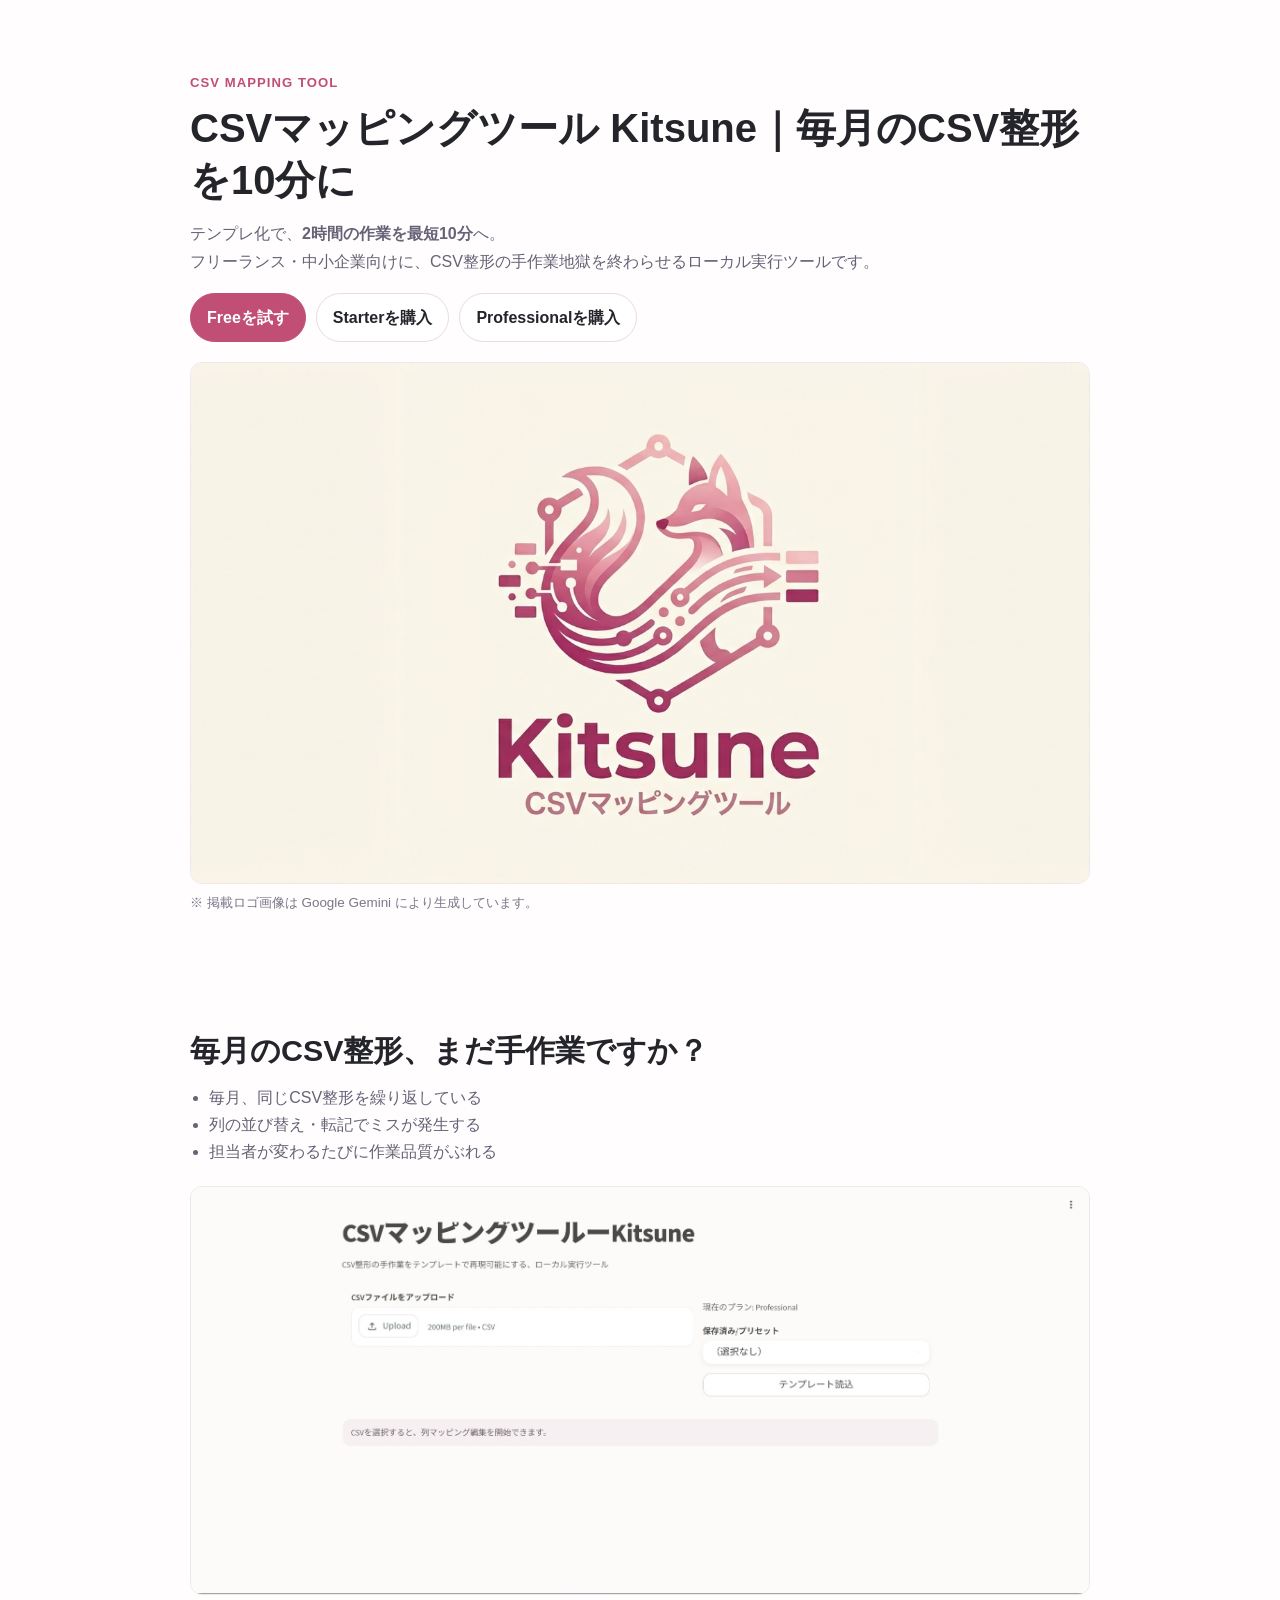
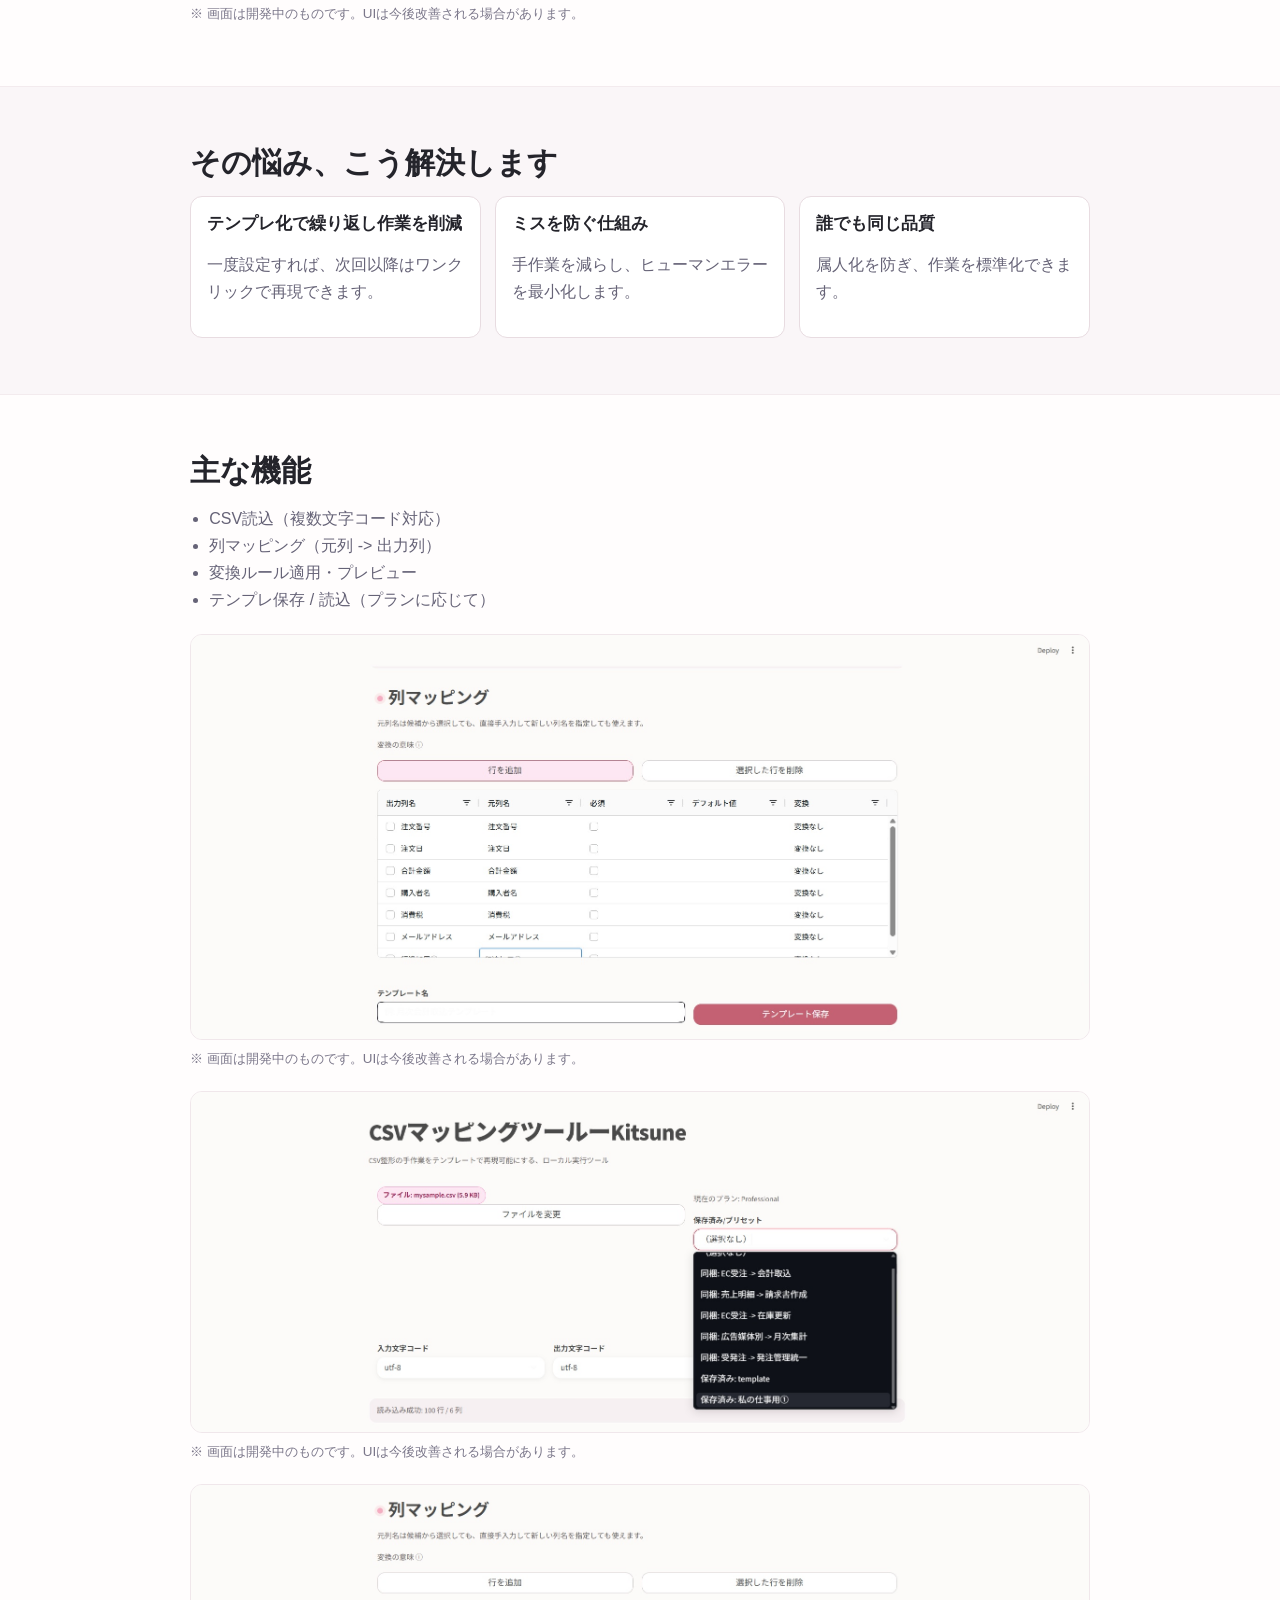
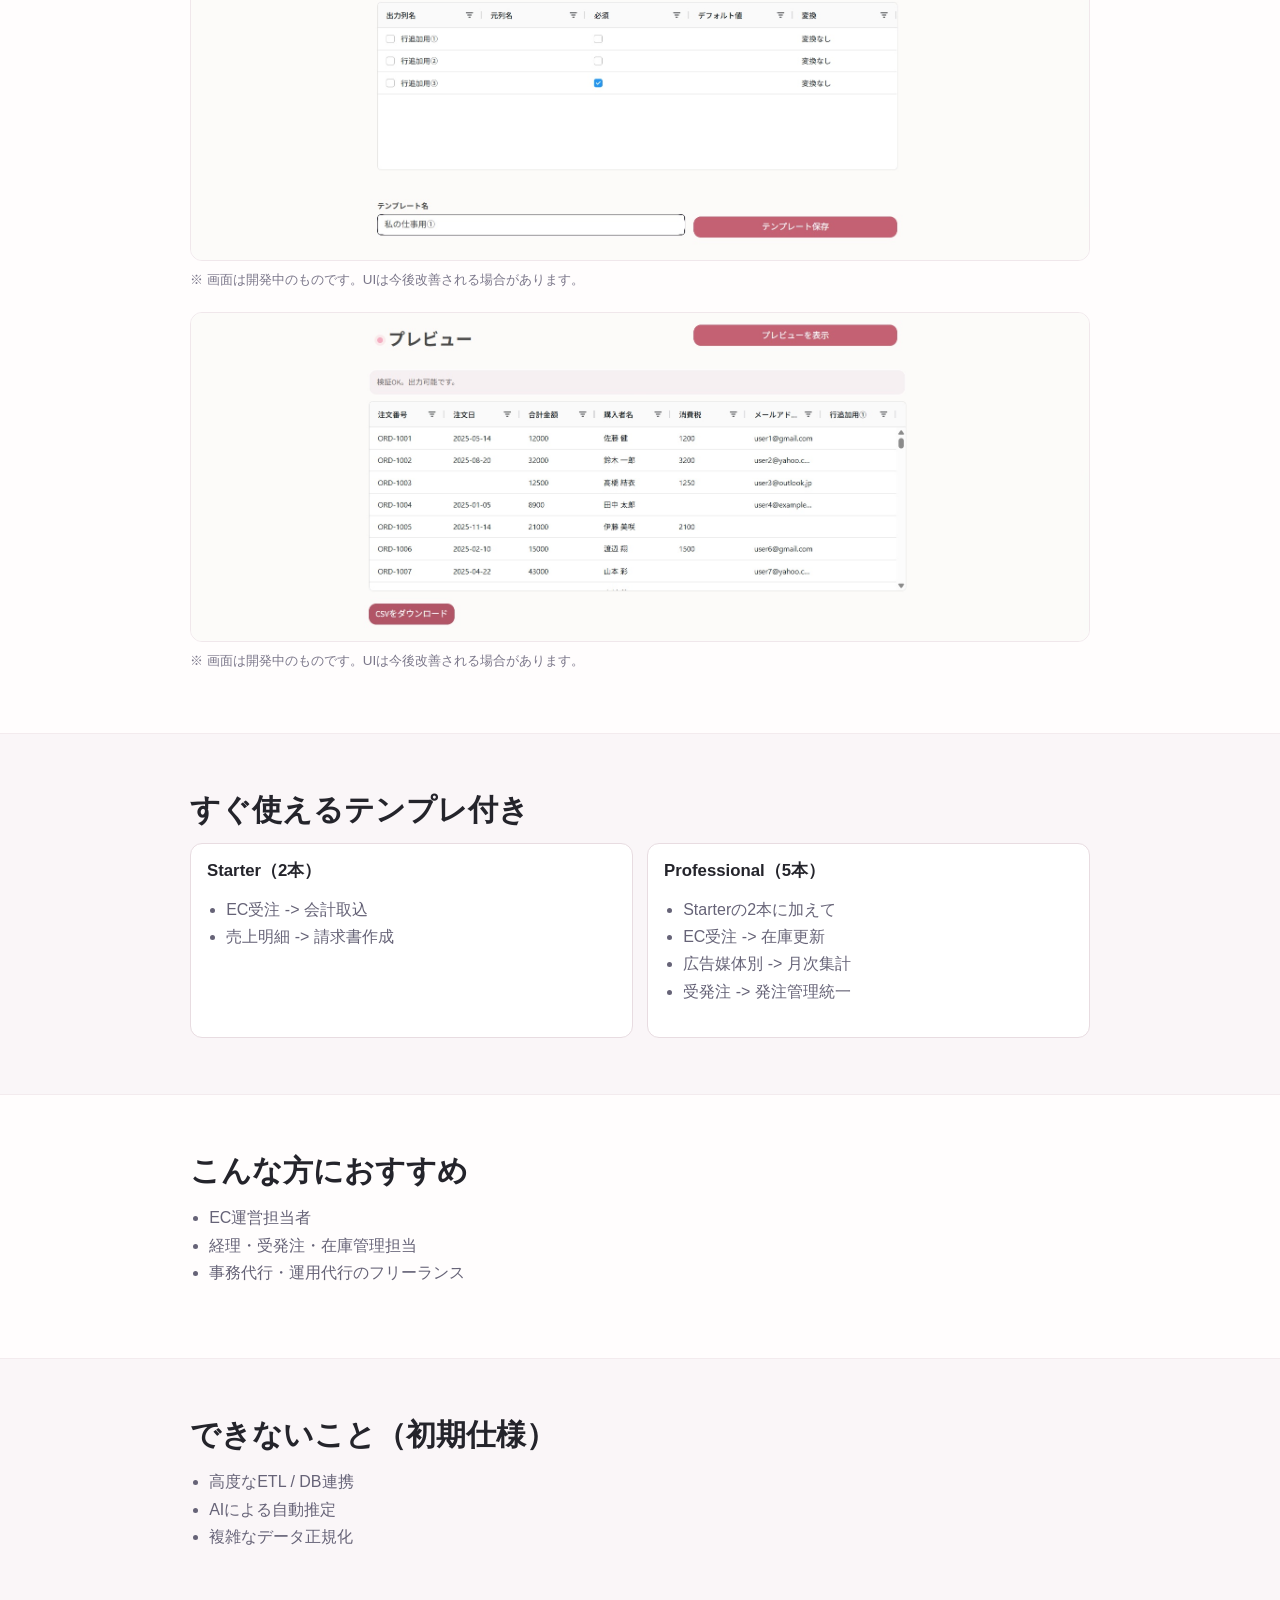
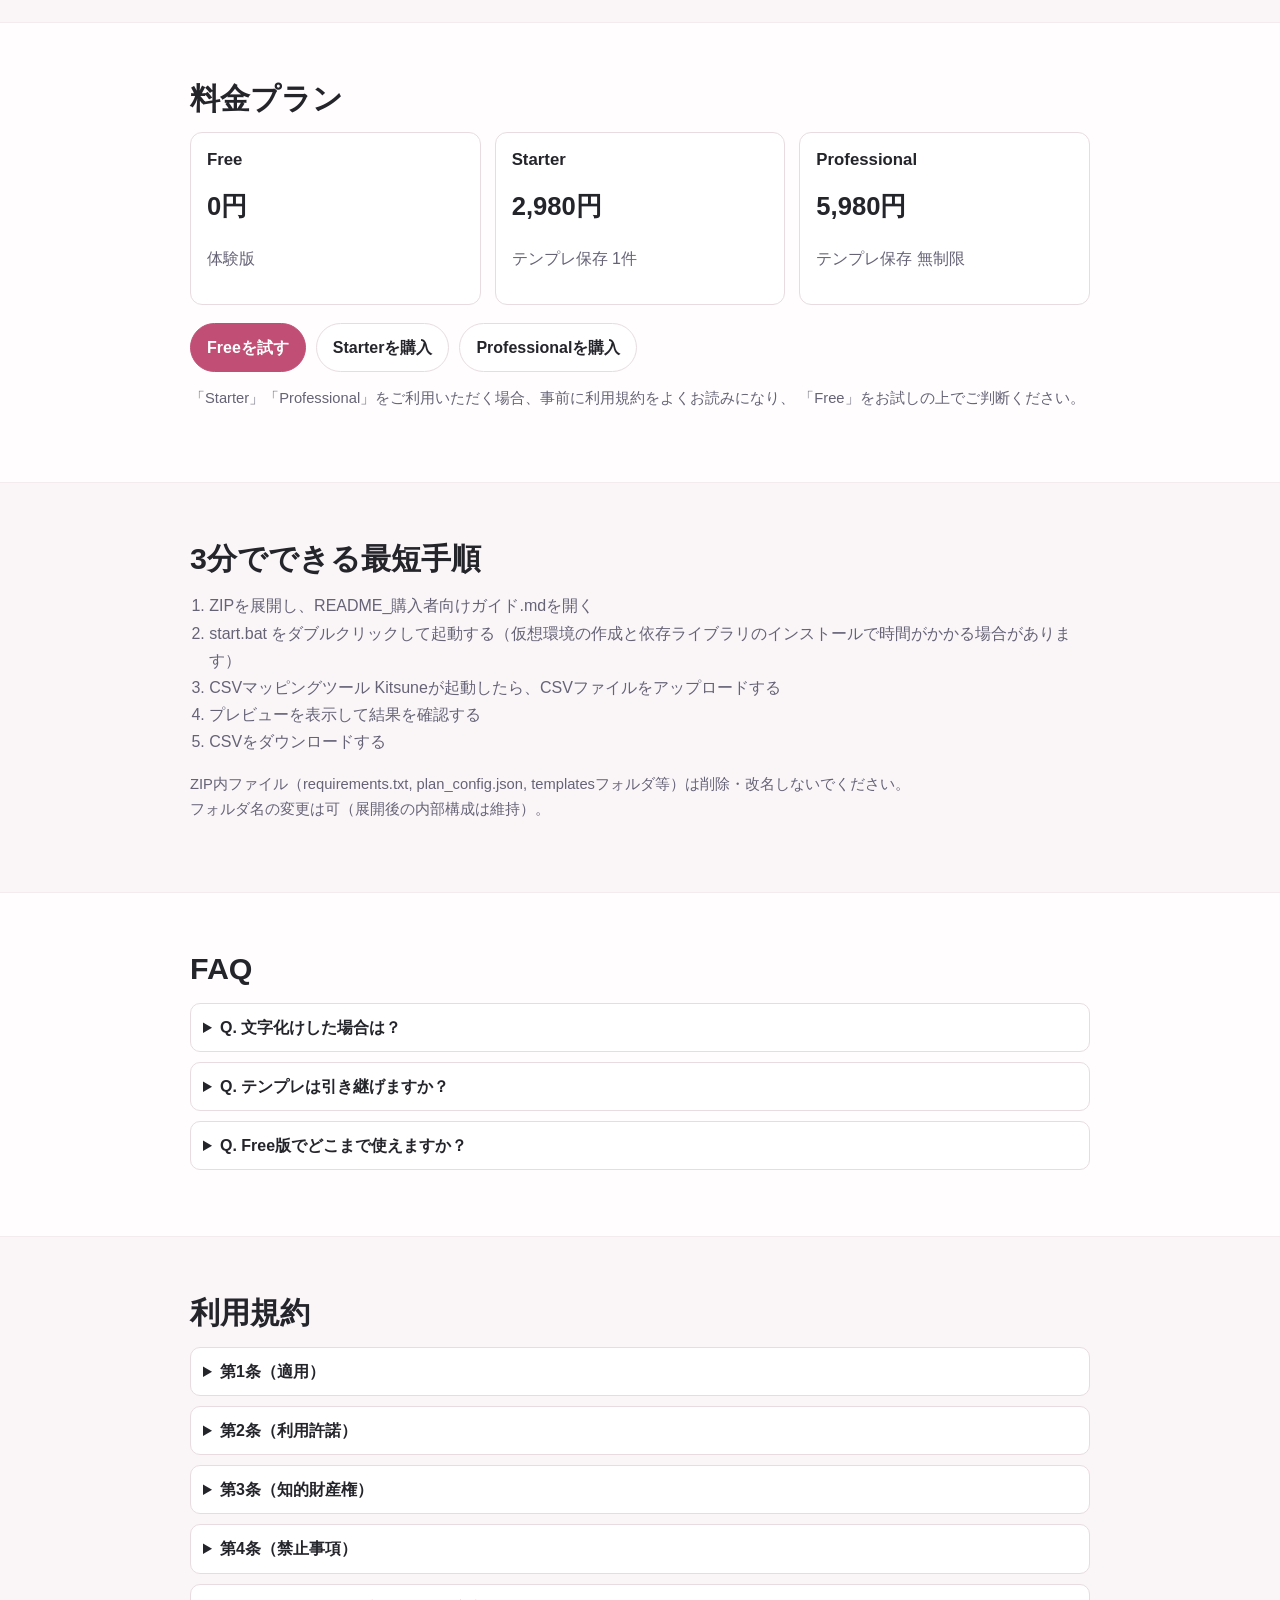
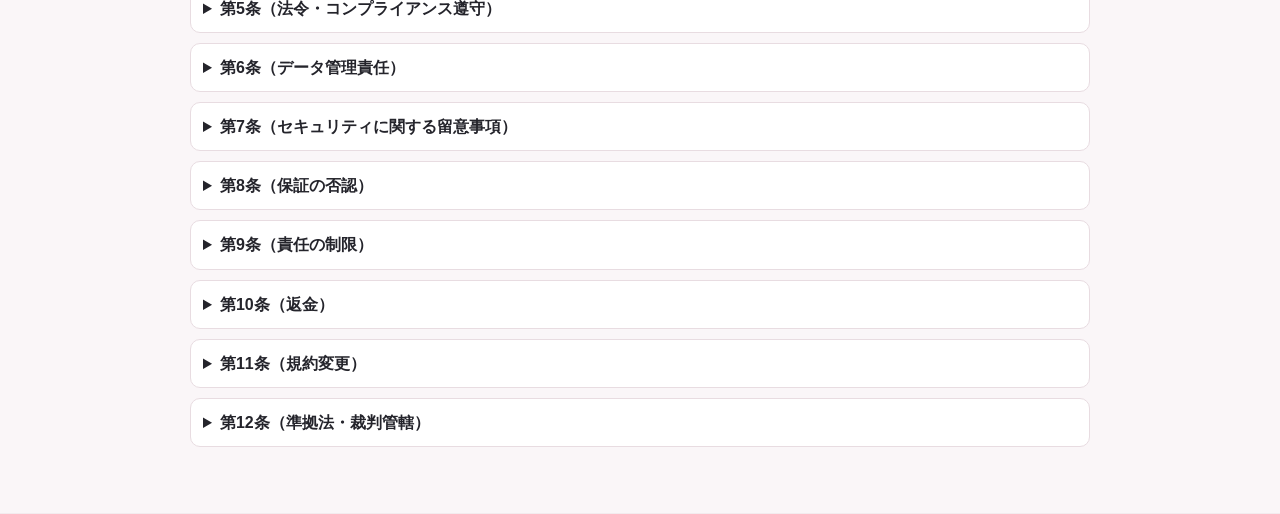
==== index.html @ 31dbd031 "Revert "Rebuild site into four-page minimal structure." This reverts commit f3c6960f5b9413027a38f274" ====
<!doctype html>
<html lang="ja">
  <head>
    <meta charset="utf-8" />
    <meta name="viewport" content="width=device-width, initial-scale=1" />
    <title>CSVマッピングツール Kitsune｜毎月のCSV整形を10分に</title>
    <meta
      name="description"
      content="CSV整形の手作業地獄を終わらせるローカル実行ツール。テンプレ化で、2時間の作業を最短10分へ。"
    />
    <link rel="stylesheet" href="./styles.css" />
  </head>
  <body>
    <header class="hero section">
      <div class="container">
        <p class="eyebrow">CSV Mapping Tool</p>
        <h1>CSVマッピングツール Kitsune｜毎月のCSV整形を10分に</h1>
        <p class="lead">
          テンプレ化で、<strong>2時間の作業を最短10分</strong>へ。<br />
          フリーランス・中小企業向けに、CSV整形の手作業地獄を終わらせるローカル実行ツールです。
        </p>
        <div class="cta-group">
          <a
            class="btn btn-primary"
            href="https://note.com/ac_sbne/n/n0c7f6ee26bd1"
            target="_blank"
            rel="noopener noreferrer"
            >Freeを試す</a
          >
          <a
            class="btn"
            href="https://acsbnec.base.shop/items/142418197"
            target="_blank"
            rel="noopener noreferrer"
            >Starterを購入</a
          >
          <a
            class="btn"
            href="https://acsbnec.base.shop/items/142418751"
            target="_blank"
            rel="noopener noreferrer"
            >Professionalを購入</a
          >
        </div>
        <figure>
          <img src="./images/logo-kitsune.png" alt="Kitsuneロゴ" />
          <figcaption>※ 掲載ロゴ画像は Google Gemini により生成しています。</figcaption>
        </figure>
      </div>
    </header>

    <main>
      <section class="section">
        <div class="container">
          <h2>毎月のCSV整形、まだ手作業ですか？</h2>
          <ul>
            <li>毎月、同じCSV整形を繰り返している</li>
            <li>列の並び替え・転記でミスが発生する</li>
            <li>担当者が変わるたびに作業品質がぶれる</li>
          </ul>
          <figure>
            <img src="./images/screen-upload.png" alt="CSVアップロード画面" />
            <figcaption>※ 画面は開発中のものです。UIは今後改善される場合があります。</figcaption>
          </figure>
        </div>
      </section>

      <section class="section alt">
        <div class="container">
          <h2>その悩み、こう解決します</h2>
          <div class="grid grid-3">
            <article class="card">
              <h3>テンプレ化で繰り返し作業を削減</h3>
              <p>一度設定すれば、次回以降はワンクリックで再現できます。</p>
            </article>
            <article class="card">
              <h3>ミスを防ぐ仕組み</h3>
              <p>手作業を減らし、ヒューマンエラーを最小化します。</p>
            </article>
            <article class="card">
              <h3>誰でも同じ品質</h3>
              <p>属人化を防ぎ、作業を標準化できます。</p>
            </article>
          </div>
        </div>
      </section>

      <section class="section">
        <div class="container">
          <h2>主な機能</h2>
          <ul>
            <li>CSV読込（複数文字コード対応）</li>
            <li>列マッピング（元列 -&gt; 出力列）</li>
            <li>変換ルール適用・プレビュー</li>
            <li>テンプレ保存 / 読込（プランに応じて）</li>
          </ul>

          <figure>
            <img src="./images/screen-mapping.png" alt="列マッピング画面" />
            <figcaption>※ 画面は開発中のものです。UIは今後改善される場合があります。</figcaption>
          </figure>

          <figure>
            <img src="./images/screen-template-save.png" alt="テンプレート保存画面" />
            <figcaption>※ 画面は開発中のものです。UIは今後改善される場合があります。</figcaption>
          </figure>

          <figure>
            <img src="./images/screen-preset-load.png" alt="プリセット読込画面" />
            <figcaption>※ 画面は開発中のものです。UIは今後改善される場合があります。</figcaption>
          </figure>

          <figure>
            <img src="./images/screen-preview-export.png" alt="プレビューとCSV出力画面" />
            <figcaption>※ 画面は開発中のものです。UIは今後改善される場合があります。</figcaption>
          </figure>
        </div>
      </section>

      <section class="section alt">
        <div class="container">
          <h2>すぐ使えるテンプレ付き</h2>
          <div class="grid grid-2">
            <article class="card">
              <h3>Starter（2本）</h3>
              <ul>
                <li>EC受注 -&gt; 会計取込</li>
                <li>売上明細 -&gt; 請求書作成</li>
              </ul>
            </article>
            <article class="card">
              <h3>Professional（5本）</h3>
              <ul>
                <li>Starterの2本に加えて</li>
                <li>EC受注 -&gt; 在庫更新</li>
                <li>広告媒体別 -&gt; 月次集計</li>
                <li>受発注 -&gt; 発注管理統一</li>
              </ul>
            </article>
          </div>
        </div>
      </section>

      <section class="section">
        <div class="container">
          <h2>こんな方におすすめ</h2>
          <ul>
            <li>EC運営担当者</li>
            <li>経理・受発注・在庫管理担当</li>
            <li>事務代行・運用代行のフリーランス</li>
          </ul>
        </div>
      </section>

      <section class="section alt">
        <div class="container">
          <h2>できないこと（初期仕様）</h2>
          <ul>
            <li>高度なETL / DB連携</li>
            <li>AIによる自動推定</li>
            <li>複雑なデータ正規化</li>
          </ul>
        </div>
      </section>

      <section class="section">
        <div class="container">
          <h2>料金プラン</h2>
          <div class="grid grid-3">
            <article class="card">
              <h3>Free</h3>
              <p class="price">0円</p>
              <p>体験版</p>
            </article>
            <article class="card">
              <h3>Starter</h3>
              <p class="price">2,980円</p>
              <p>テンプレ保存 1件</p>
            </article>
            <article class="card">
              <h3>Professional</h3>
              <p class="price">5,980円</p>
              <p>テンプレ保存 無制限</p>
            </article>
          </div>
          <div class="cta-group cta-bottom">
            <a
              class="btn btn-primary"
              href="https://note.com/ac_sbne/n/n0c7f6ee26bd1"
              target="_blank"
              rel="noopener noreferrer"
              >Freeを試す</a
            >
            <a
              class="btn"
              href="https://acsbnec.base.shop/items/142418197"
              target="_blank"
              rel="noopener noreferrer"
              >Starterを購入</a
            >
            <a
              class="btn"
              href="https://acsbnec.base.shop/items/142418751"
              target="_blank"
              rel="noopener noreferrer"
              >Professionalを購入</a
            >
          </div>
          <p class="note">
            「Starter」「Professional」をご利用いただく場合、事前に利用規約をよくお読みになり、
            「Free」をお試しの上でご判断ください。
          </p>
        </div>
      </section>

      <section class="section alt">
        <div class="container">
          <h2>3分でできる最短手順</h2>
          <ol>
            <li>ZIPを展開し、README_購入者向けガイド.mdを開く</li>
            <li>
              start.bat をダブルクリックして起動する（仮想環境の作成と依存ライブラリのインストールで時間がかかる場合があります）
            </li>
            <li>CSVマッピングツール Kitsuneが起動したら、CSVファイルをアップロードする</li>
            <li>プレビューを表示して結果を確認する</li>
            <li>CSVをダウンロードする</li>
          </ol>
          <p class="note">
            ZIP内ファイル（requirements.txt, plan_config.json, templatesフォルダ等）は削除・改名しないでください。<br />
            フォルダ名の変更は可（展開後の内部構成は維持）。
          </p>
        </div>
      </section>

      <section class="section">
        <div class="container">
          <h2>FAQ</h2>
          <details>
            <summary>Q. 文字化けした場合は？</summary>
            <p>A. 入力文字コードを utf-8 / cp932 で切り替えてください。</p>
          </details>
          <details>
            <summary>Q. テンプレは引き継げますか？</summary>
            <p>A. 同一環境内で保持可能です。</p>
          </details>
          <details>
            <summary>Q. Free版でどこまで使えますか？</summary>
            <p>A. 基本操作の体験と出力確認が可能です。</p>
          </details>
        </div>
      </section>

      <section class="section alt">
        <div class="container">
          <h2>利用規約</h2>
          <details>
            <summary>第1条（適用）</summary>
            <p>
              本規約は、CSVマッピングツール Kitsune（以下「本製品」）の利用条件を定めるものです。購入者または利用者（以下「利用者」）は、本規約に同意のうえ本製品を利用するものとします。
            </p>
          </details>
          <details>
            <summary>第2条（利用許諾）</summary>
            <p>
              販売者は、利用者に対し、本規約に従うことを条件として、本製品を日本国内において非独占的・譲渡不可で利用する権利を許諾します。利用者は、自己または自己の所属組織内業務目的に限り本製品を利用できます。
            </p>
          </details>
          <details>
            <summary>第3条（知的財産権）</summary>
            <p>
              本製品に関する著作権、商標権、ノウハウその他一切の知的財産権は、販売者または正当な権利者に帰属します。本規約により、知的財産権の譲渡は一切行われません。
            </p>
          </details>
          <details>
            <summary>第4条（禁止事項）</summary>
            <ul>
              <li>本製品の再配布、再販売、貸与、公衆送信、共有リンク等による第三者提供</li>
              <li>リバースエンジニアリング、逆コンパイル、逆アセンブル等（法令上明示的に許容される場合を除く）</li>
              <li>本製品の改変物を本製品として頒布・販売する行為</li>
              <li>法令、公序良俗、業界ガイドラインに反する目的での利用</li>
              <li>第三者の権利・利益を侵害する利用</li>
            </ul>
          </details>
          <details>
            <summary>第5条（法令・コンプライアンス遵守）</summary>
            <p>
              利用者は、本製品の利用にあたり、日本国内の関係法令（個人情報保護法、著作権法、不正競争防止法、下請法、業法等を含むがこれらに限られない）および自社内規程を遵守するものとします。入力データに含まれる個人情報・機微情報の取扱いについて、利用者自身の責任で適法性を確保するものとします。
            </p>
          </details>
          <details>
            <summary>第6条（データ管理責任）</summary>
            <p>
              本製品への入力データ、出力データ、テンプレート設定の管理責任は利用者にあります。必要に応じてバックアップ、アクセス制御、端末保護、保存先管理等の安全管理措置を講じるものとします。
            </p>
          </details>
          <details>
            <summary>第7条（セキュリティに関する留意事項）</summary>
            <p>
              本製品はローカル実行を前提としますが、利用環境起因の情報漏えい・改ざん・消失リスクを完全に排除するものではありません。販売者は合理的な範囲で品質向上に努めますが、利用者環境起因の事故について保証しません。
            </p>
          </details>
          <details>
            <summary>第8条（保証の否認）</summary>
            <p>
              本製品は「現状有姿」で提供され、特定目的適合性、完全性、正確性、継続性、無停止性、無瑕疵性を含む明示または黙示の保証を行いません。利用者は、出力結果を業務利用前に自己責任で検証するものとします。
            </p>
          </details>
          <details>
            <summary>第9条（責任の制限）</summary>
            <p>
              販売者は、故意または重過失による場合を除き、本製品の利用または利用不能に関連して生じた間接損害、特別損害、逸失利益、データ消失損害等について責任を負いません。責任を負う場合でも、法令上許容される範囲で責任総額は当該利用者が支払った本製品代金相当額を上限とします。
            </p>
          </details>
          <details>
            <summary>第10条（返金）</summary>
            <p>本製品について返金は行いません。購入前に動作環境・要件をご確認ください。</p>
          </details>
          <details>
            <summary>第11条（規約変更）</summary>
            <p>販売者は、必要に応じて本規約を変更できるものとします。重要な変更は販売ページまたは配布ドキュメント等で周知します。</p>
          </details>
          <details>
            <summary>第12条（準拠法・裁判管轄）</summary>
            <p>
              本規約は日本法に準拠し、日本法に従って解釈されます。本規約または本製品に関して紛争が生じた場合、販売者所在地を管轄する地方裁判所または簡易裁判所を第一審の専属的合意管轄裁判所とします。
            </p>
          </details>
        </div>
      </section>
    </main>
  </body>
</html>
---- styles.css ----
:root {
  --bg: #fffdfd;
  --bg-alt: #faf6f8;
  --text: #24242b;
  --muted: #666377;
  --primary: #c14f75;
  --primary-dark: #a23f62;
  --border: #e8dce1;
  --max: 940px;
}

* {
  box-sizing: border-box;
}

body {
  margin: 0;
  font-family: -apple-system, BlinkMacSystemFont, "Segoe UI", "Hiragino Kaku Gothic ProN",
    "Yu Gothic UI", "Yu Gothic", sans-serif;
  line-height: 1.7;
  color: var(--text);
  background: var(--bg);
}

.container {
  max-width: var(--max);
  margin: 0 auto;
  padding: 0 20px;
}

.section {
  padding: 56px 0;
}

.section.alt {
  background: var(--bg-alt);
  border-top: 1px solid #f3ebee;
  border-bottom: 1px solid #f3ebee;
}

.hero {
  padding-top: 72px;
}

.eyebrow {
  margin: 0 0 8px;
  font-size: 0.82rem;
  letter-spacing: 0.08em;
  text-transform: uppercase;
  color: var(--primary);
  font-weight: 700;
}

h1,
h2,
h3 {
  line-height: 1.3;
  margin: 0 0 14px;
}

h1 {
  font-size: clamp(1.8rem, 4vw, 2.5rem);
}

h2 {
  font-size: clamp(1.35rem, 2.7vw, 1.9rem);
}

h3 {
  font-size: 1.05rem;
}

.lead {
  margin: 0;
  color: var(--muted);
}

p,
li {
  color: var(--muted);
}

ul,
ol {
  margin-top: 8px;
  padding-left: 1.2rem;
}

.grid {
  display: grid;
  gap: 14px;
}

.grid-2 {
  grid-template-columns: repeat(auto-fit, minmax(250px, 1fr));
}

.grid-3 {
  grid-template-columns: repeat(auto-fit, minmax(210px, 1fr));
}

.card {
  border: 1px solid var(--border);
  background: #fff;
  border-radius: 12px;
  padding: 16px;
}

.price {
  margin: 0 0 4px;
  font-size: 1.6rem;
  color: var(--text);
  font-weight: 800;
}

.cta-group {
  display: flex;
  flex-wrap: wrap;
  gap: 10px;
  margin: 18px 0 14px;
}

.btn {
  display: inline-block;
  padding: 10px 16px;
  border-radius: 999px;
  text-decoration: none;
  border: 1px solid var(--border);
  color: var(--text);
  background: #fff;
  font-weight: 600;
}

.btn:hover {
  border-color: #d7c4cc;
}

.btn-primary {
  background: var(--primary);
  border-color: var(--primary);
  color: #fff;
}

.btn-primary:hover {
  background: var(--primary-dark);
  border-color: var(--primary-dark);
}

.cta-bottom {
  margin-top: 18px;
}

figure {
  margin: 20px 0 4px;
}

img {
  width: 100%;
  border-radius: 12px;
  border: 1px solid #f0e7eb;
  display: block;
}

figcaption {
  margin-top: 8px;
  font-size: 0.84rem;
  color: #7b778a;
}

.note {
  margin-top: 12px;
  font-size: 0.92rem;
}

details {
  border: 1px solid var(--border);
  border-radius: 10px;
  padding: 10px 12px;
  margin: 10px 0;
  background: #fff;
}

summary {
  cursor: pointer;
  font-weight: 600;
  color: var(--text);
}

details p,
details ul {
  margin: 10px 0 4px;
}

@media (max-width: 640px) {
  .section {
    padding: 46px 0;
  }
}
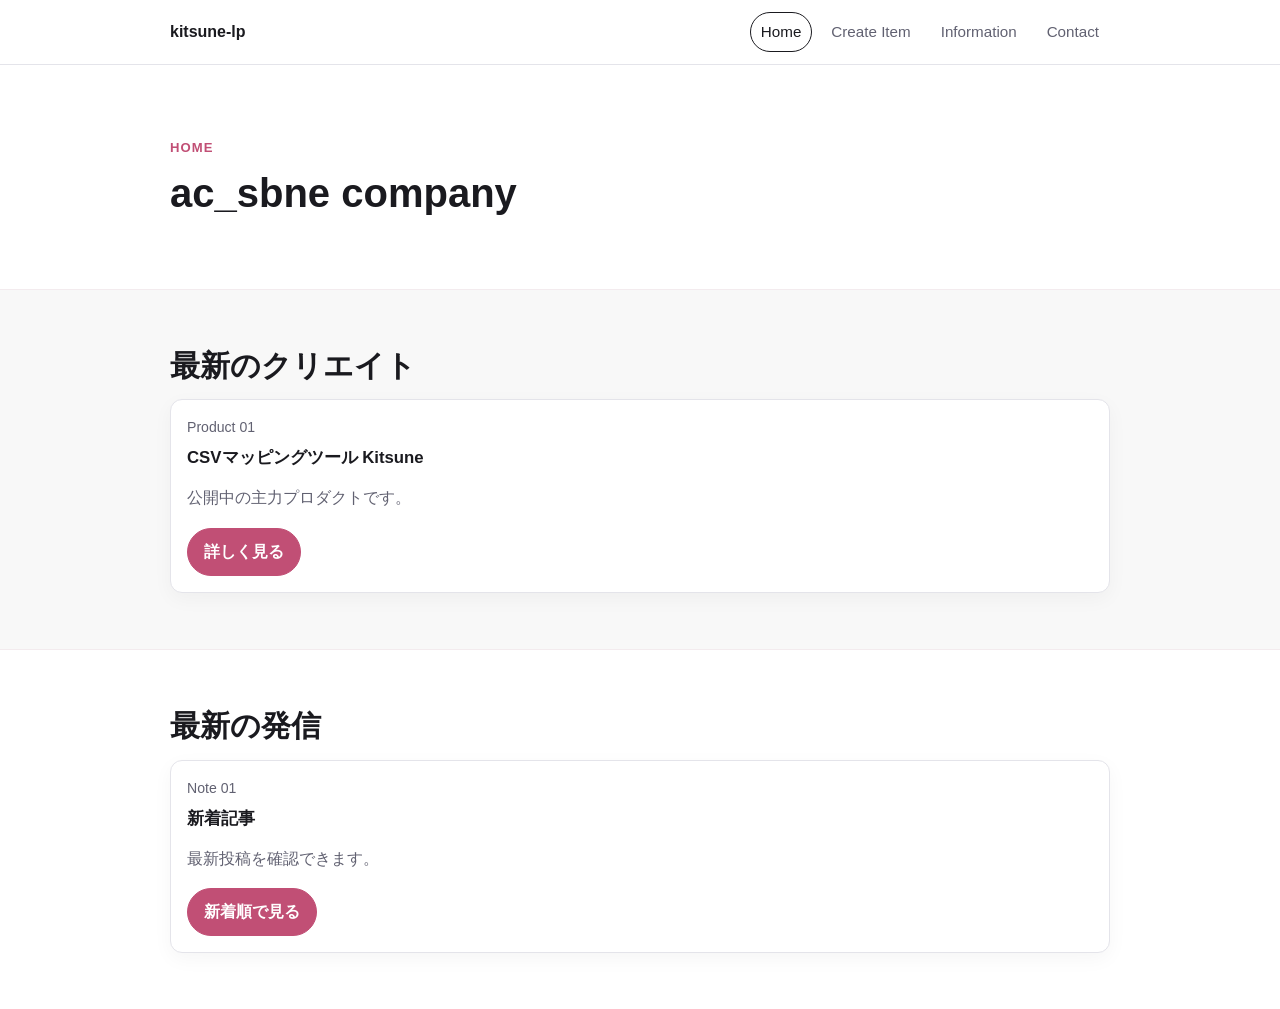
==== commit a4f88ec4: "Adjust Home content and links per review request. Remove extra cards and copy on Home, rename sectio" ====
--- a/index.html
+++ b/index.html
@@ -3,83 +3,40 @@
   <head>
     <meta charset="utf-8" />
     <meta name="viewport" content="width=device-width, initial-scale=1" />
-    <title>CSVマッピングツール Kitsune｜毎月のCSV整形を10分に</title>
-    <meta
-      name="description"
-      content="CSV整形の手作業地獄を終わらせるローカル実行ツール。テンプレ化で、2時間の作業を最短10分へ。"
-    />
+    <title>kitsune-lp | Home</title>
+    <meta name="description" content="Home: 最新販売プロダクトと最新note投稿を掲載。" />
     <link rel="stylesheet" href="./styles.css" />
   </head>
   <body>
-    <header class="hero section">
-      <div class="container">
-        <p class="eyebrow">CSV Mapping Tool</p>
-        <h1>CSVマッピングツール Kitsune｜毎月のCSV整形を10分に</h1>
-        <p class="lead">
-          テンプレ化で、<strong>2時間の作業を最短10分</strong>へ。<br />
-          フリーランス・中小企業向けに、CSV整形の手作業地獄を終わらせるローカル実行ツールです。
-        </p>
-        <div class="cta-group">
-          <a
-            class="btn btn-primary"
-            href="https://note.com/ac_sbne/n/n0c7f6ee26bd1"
-            target="_blank"
-            rel="noopener noreferrer"
-            >Freeを試す</a
-          >
-          <a
-            class="btn"
-            href="https://acsbnec.base.shop/items/142418197"
-            target="_blank"
-            rel="noopener noreferrer"
-            >Starterを購入</a
-          >
-          <a
-            class="btn"
-            href="https://acsbnec.base.shop/items/142418751"
-            target="_blank"
-            rel="noopener noreferrer"
-            >Professionalを購入</a
-          >
-        </div>
-        <figure>
-          <img src="./images/logo-kitsune.png" alt="Kitsuneロゴ" />
-          <figcaption>※ 掲載ロゴ画像は Google Gemini により生成しています。</figcaption>
-        </figure>
+    <header class="site-header">
+      <div class="container nav-wrap">
+        <a class="brand" href="./index.html">kitsune-lp</a>
+        <nav class="site-nav" aria-label="メインナビゲーション">
+          <a class="active" href="./index.html">Home</a>
+          <a href="./create-item.html">Create Item</a>
+          <a href="./information.html">Information</a>
+          <a href="./contact.html">Contact</a>
+        </nav>
       </div>
     </header>
 
     <main>
-      <section class="section">
+      <section class="section hero">
         <div class="container">
-          <h2>毎月のCSV整形、まだ手作業ですか？</h2>
-          <ul>
-            <li>毎月、同じCSV整形を繰り返している</li>
-            <li>列の並び替え・転記でミスが発生する</li>
-            <li>担当者が変わるたびに作業品質がぶれる</li>
-          </ul>
-          <figure>
-            <img src="./images/screen-upload.png" alt="CSVアップロード画面" />
-            <figcaption>※ 画面は開発中のものです。UIは今後改善される場合があります。</figcaption>
-          </figure>
+          <p class="eyebrow">Home</p>
+          <h1>ac_sbne company</h1>
         </div>
       </section>
 
       <section class="section alt">
         <div class="container">
-          <h2>その悩み、こう解決します</h2>
+          <h2>最新のクリエイト</h2>
           <div class="grid grid-3">
             <article class="card">
-              <h3>テンプレ化で繰り返し作業を削減</h3>
-              <p>一度設定すれば、次回以降はワンクリックで再現できます。</p>
-            </article>
-            <article class="card">
-              <h3>ミスを防ぐ仕組み</h3>
-              <p>手作業を減らし、ヒューマンエラーを最小化します。</p>
-            </article>
-            <article class="card">
-              <h3>誰でも同じ品質</h3>
-              <p>属人化を防ぎ、作業を標準化できます。</p>
+              <p class="meta">Product 01</p>
+              <h3>CSVマッピングツール Kitsune</h3>
+              <p>公開中の主力プロダクトです。</p>
+              <a class="btn btn-primary" href="https://ac-sbne.github.io/kitsune-lp/" target="_blank" rel="noopener noreferrer">詳しく見る</a>
             </article>
           </div>
         </div>
@@ -87,244 +44,15 @@
 
       <section class="section">
         <div class="container">
-          <h2>主な機能</h2>
-          <ul>
-            <li>CSV読込（複数文字コード対応）</li>
-            <li>列マッピング（元列 -&gt; 出力列）</li>
-            <li>変換ルール適用・プレビュー</li>
-            <li>テンプレ保存 / 読込（プランに応じて）</li>
-          </ul>
-
-          <figure>
-            <img src="./images/screen-mapping.png" alt="列マッピング画面" />
-            <figcaption>※ 画面は開発中のものです。UIは今後改善される場合があります。</figcaption>
-          </figure>
-
-          <figure>
-            <img src="./images/screen-template-save.png" alt="テンプレート保存画面" />
-            <figcaption>※ 画面は開発中のものです。UIは今後改善される場合があります。</figcaption>
-          </figure>
-
-          <figure>
-            <img src="./images/screen-preset-load.png" alt="プリセット読込画面" />
-            <figcaption>※ 画面は開発中のものです。UIは今後改善される場合があります。</figcaption>
-          </figure>
-
-          <figure>
-            <img src="./images/screen-preview-export.png" alt="プレビューとCSV出力画面" />
-            <figcaption>※ 画面は開発中のものです。UIは今後改善される場合があります。</figcaption>
-          </figure>
-        </div>
-      </section>
-
-      <section class="section alt">
-        <div class="container">
-          <h2>すぐ使えるテンプレ付き</h2>
-          <div class="grid grid-2">
+          <h2>最新の発信</h2>
+          <div class="grid grid-3">
             <article class="card">
-              <h3>Starter（2本）</h3>
-              <ul>
-                <li>EC受注 -&gt; 会計取込</li>
-                <li>売上明細 -&gt; 請求書作成</li>
-              </ul>
-            </article>
-            <article class="card">
-              <h3>Professional（5本）</h3>
-              <ul>
-                <li>Starterの2本に加えて</li>
-                <li>EC受注 -&gt; 在庫更新</li>
-                <li>広告媒体別 -&gt; 月次集計</li>
-                <li>受発注 -&gt; 発注管理統一</li>
-              </ul>
+              <p class="meta">Note 01</p>
+              <h3>新着記事</h3>
+              <p>最新投稿を確認できます。</p>
+              <a class="btn btn-primary" href="https://note.com/ac_sbne/n/n0c7f6ee26bd1" target="_blank" rel="noopener noreferrer">新着順で見る</a>
             </article>
           </div>
-        </div>
-      </section>
-
-      <section class="section">
-        <div class="container">
-          <h2>こんな方におすすめ</h2>
-          <ul>
-            <li>EC運営担当者</li>
-            <li>経理・受発注・在庫管理担当</li>
-            <li>事務代行・運用代行のフリーランス</li>
-          </ul>
-        </div>
-      </section>
-
-      <section class="section alt">
-        <div class="container">
-          <h2>できないこと（初期仕様）</h2>
-          <ul>
-            <li>高度なETL / DB連携</li>
-            <li>AIによる自動推定</li>
-            <li>複雑なデータ正規化</li>
-          </ul>
-        </div>
-      </section>
-
-      <section class="section">
-        <div class="container">
-          <h2>料金プラン</h2>
-          <div class="grid grid-3">
-            <article class="card">
-              <h3>Free</h3>
-              <p class="price">0円</p>
-              <p>体験版</p>
-            </article>
-            <article class="card">
-              <h3>Starter</h3>
-              <p class="price">2,980円</p>
-              <p>テンプレ保存 1件</p>
-            </article>
-            <article class="card">
-              <h3>Professional</h3>
-              <p class="price">5,980円</p>
-              <p>テンプレ保存 無制限</p>
-            </article>
-          </div>
-          <div class="cta-group cta-bottom">
-            <a
-              class="btn btn-primary"
-              href="https://note.com/ac_sbne/n/n0c7f6ee26bd1"
-              target="_blank"
-              rel="noopener noreferrer"
-              >Freeを試す</a
-            >
-            <a
-              class="btn"
-              href="https://acsbnec.base.shop/items/142418197"
-              target="_blank"
-              rel="noopener noreferrer"
-              >Starterを購入</a
-            >
-            <a
-              class="btn"
-              href="https://acsbnec.base.shop/items/142418751"
-              target="_blank"
-              rel="noopener noreferrer"
-              >Professionalを購入</a
-            >
-          </div>
-          <p class="note">
-            「Starter」「Professional」をご利用いただく場合、事前に利用規約をよくお読みになり、
-            「Free」をお試しの上でご判断ください。
-          </p>
-        </div>
-      </section>
-
-      <section class="section alt">
-        <div class="container">
-          <h2>3分でできる最短手順</h2>
-          <ol>
-            <li>ZIPを展開し、README_購入者向けガイド.mdを開く</li>
-            <li>
-              start.bat をダブルクリックして起動する（仮想環境の作成と依存ライブラリのインストールで時間がかかる場合があります）
-            </li>
-            <li>CSVマッピングツール Kitsuneが起動したら、CSVファイルをアップロードする</li>
-            <li>プレビューを表示して結果を確認する</li>
-            <li>CSVをダウンロードする</li>
-          </ol>
-          <p class="note">
-            ZIP内ファイル（requirements.txt, plan_config.json, templatesフォルダ等）は削除・改名しないでください。<br />
-            フォルダ名の変更は可（展開後の内部構成は維持）。
-          </p>
-        </div>
-      </section>
-
-      <section class="section">
-        <div class="container">
-          <h2>FAQ</h2>
-          <details>
-            <summary>Q. 文字化けした場合は？</summary>
-            <p>A. 入力文字コードを utf-8 / cp932 で切り替えてください。</p>
-          </details>
-          <details>
-            <summary>Q. テンプレは引き継げますか？</summary>
-            <p>A. 同一環境内で保持可能です。</p>
-          </details>
-          <details>
-            <summary>Q. Free版でどこまで使えますか？</summary>
-            <p>A. 基本操作の体験と出力確認が可能です。</p>
-          </details>
-        </div>
-      </section>
-
-      <section class="section alt">
-        <div class="container">
-          <h2>利用規約</h2>
-          <details>
-            <summary>第1条（適用）</summary>
-            <p>
-              本規約は、CSVマッピングツール Kitsune（以下「本製品」）の利用条件を定めるものです。購入者または利用者（以下「利用者」）は、本規約に同意のうえ本製品を利用するものとします。
-            </p>
-          </details>
-          <details>
-            <summary>第2条（利用許諾）</summary>
-            <p>
-              販売者は、利用者に対し、本規約に従うことを条件として、本製品を日本国内において非独占的・譲渡不可で利用する権利を許諾します。利用者は、自己または自己の所属組織内業務目的に限り本製品を利用できます。
-            </p>
-          </details>
-          <details>
-            <summary>第3条（知的財産権）</summary>
-            <p>
-              本製品に関する著作権、商標権、ノウハウその他一切の知的財産権は、販売者または正当な権利者に帰属します。本規約により、知的財産権の譲渡は一切行われません。
-            </p>
-          </details>
-          <details>
-            <summary>第4条（禁止事項）</summary>
-            <ul>
-              <li>本製品の再配布、再販売、貸与、公衆送信、共有リンク等による第三者提供</li>
-              <li>リバースエンジニアリング、逆コンパイル、逆アセンブル等（法令上明示的に許容される場合を除く）</li>
-              <li>本製品の改変物を本製品として頒布・販売する行為</li>
-              <li>法令、公序良俗、業界ガイドラインに反する目的での利用</li>
-              <li>第三者の権利・利益を侵害する利用</li>
-            </ul>
-          </details>
-          <details>
-            <summary>第5条（法令・コンプライアンス遵守）</summary>
-            <p>
-              利用者は、本製品の利用にあたり、日本国内の関係法令（個人情報保護法、著作権法、不正競争防止法、下請法、業法等を含むがこれらに限られない）および自社内規程を遵守するものとします。入力データに含まれる個人情報・機微情報の取扱いについて、利用者自身の責任で適法性を確保するものとします。
-            </p>
-          </details>
-          <details>
-            <summary>第6条（データ管理責任）</summary>
-            <p>
-              本製品への入力データ、出力データ、テンプレート設定の管理責任は利用者にあります。必要に応じてバックアップ、アクセス制御、端末保護、保存先管理等の安全管理措置を講じるものとします。
-            </p>
-          </details>
-          <details>
-            <summary>第7条（セキュリティに関する留意事項）</summary>
-            <p>
-              本製品はローカル実行を前提としますが、利用環境起因の情報漏えい・改ざん・消失リスクを完全に排除するものではありません。販売者は合理的な範囲で品質向上に努めますが、利用者環境起因の事故について保証しません。
-            </p>
-          </details>
-          <details>
-            <summary>第8条（保証の否認）</summary>
-            <p>
-              本製品は「現状有姿」で提供され、特定目的適合性、完全性、正確性、継続性、無停止性、無瑕疵性を含む明示または黙示の保証を行いません。利用者は、出力結果を業務利用前に自己責任で検証するものとします。
-            </p>
-          </details>
-          <details>
-            <summary>第9条（責任の制限）</summary>
-            <p>
-              販売者は、故意または重過失による場合を除き、本製品の利用または利用不能に関連して生じた間接損害、特別損害、逸失利益、データ消失損害等について責任を負いません。責任を負う場合でも、法令上許容される範囲で責任総額は当該利用者が支払った本製品代金相当額を上限とします。
-            </p>
-          </details>
-          <details>
-            <summary>第10条（返金）</summary>
-            <p>本製品について返金は行いません。購入前に動作環境・要件をご確認ください。</p>
-          </details>
-          <details>
-            <summary>第11条（規約変更）</summary>
-            <p>販売者は、必要に応じて本規約を変更できるものとします。重要な変更は販売ページまたは配布ドキュメント等で周知します。</p>
-          </details>
-          <details>
-            <summary>第12条（準拠法・裁判管轄）</summary>
-            <p>
-              本規約は日本法に準拠し、日本法に従って解釈されます。本規約または本製品に関して紛争が生じた場合、販売者所在地を管轄する地方裁判所または簡易裁判所を第一審の専属的合意管轄裁判所とします。
-            </p>
-          </details>
         </div>
       </section>
     </main>
--- a/styles.css
+++ b/styles.css
@@ -1,12 +1,12 @@
 :root {
-  --bg: #fffdfd;
-  --bg-alt: #faf6f8;
-  --text: #24242b;
-  --muted: #666377;
+  --bg: #ffffff;
+  --bg-alt: #f8f8f8;
+  --text: #1a1a1f;
+  --muted: #616171;
   --primary: #c14f75;
   --primary-dark: #a23f62;
-  --border: #e8dce1;
-  --max: 940px;
+  --border: #e4e4ea;
+  --max: 980px;
 }
 
 * {
@@ -17,15 +17,63 @@
   margin: 0;
   font-family: -apple-system, BlinkMacSystemFont, "Segoe UI", "Hiragino Kaku Gothic ProN",
     "Yu Gothic UI", "Yu Gothic", sans-serif;
-  line-height: 1.7;
+  line-height: 1.65;
   color: var(--text);
   background: var(--bg);
 }
 
 .container {
-  max-width: var(--max);
+  width: min(100%, var(--max));
   margin: 0 auto;
   padding: 0 20px;
+}
+
+.site-header {
+  position: sticky;
+  top: 0;
+  z-index: 100;
+  border-bottom: 1px solid var(--border);
+  background: rgba(255, 255, 255, 0.96);
+  backdrop-filter: blur(6px);
+}
+
+.nav-wrap {
+  min-height: 64px;
+  display: flex;
+  align-items: center;
+  justify-content: space-between;
+  gap: 12px;
+}
+
+.brand {
+  text-decoration: none;
+  color: var(--text);
+  font-weight: 700;
+}
+
+.site-nav {
+  display: flex;
+  flex-wrap: wrap;
+  gap: 8px;
+}
+
+.site-nav a {
+  text-decoration: none;
+  color: var(--muted);
+  border: 1px solid transparent;
+  border-radius: 999px;
+  padding: 6px 10px;
+  font-size: 0.95rem;
+}
+
+.site-nav a:hover {
+  border-color: #d8d8e0;
+  color: var(--text);
+}
+
+.site-nav a.active {
+  border-color: var(--text);
+  color: var(--text);
 }
 
 .section {
@@ -80,6 +128,10 @@
   color: var(--muted);
 }
 
+.lead {
+  font-size: 1.03rem;
+}
+
 ul,
 ol {
   margin-top: 8px;
@@ -104,6 +156,7 @@
   background: #fff;
   border-radius: 12px;
   padding: 16px;
+  box-shadow: 0 6px 20px rgba(13, 14, 26, 0.04);
 }
 
 .price {
@@ -150,6 +203,65 @@
   margin-top: 18px;
 }
 
+.meta {
+  margin: 0 0 8px;
+  color: var(--muted);
+  font-size: 0.88rem;
+}
+
+.list {
+  list-style: none;
+  margin: 0;
+  padding-left: 0;
+  border-top: 1px solid var(--border);
+}
+
+.list li {
+  border-bottom: 1px solid var(--border);
+}
+
+.list a {
+  display: block;
+  text-decoration: none;
+  color: var(--text);
+  padding: 12px 0;
+}
+
+.list a span {
+  display: block;
+  color: var(--muted);
+  font-size: 0.9rem;
+}
+
+.form-wrap {
+  border: 1px solid var(--border);
+  border-radius: 12px;
+  background: #fff;
+  padding: 18px;
+}
+
+label {
+  display: block;
+  margin: 0 0 6px;
+  color: var(--muted);
+  font-size: 0.9rem;
+}
+
+input,
+textarea {
+  width: 100%;
+  border: 1px solid var(--border);
+  border-radius: 8px;
+  padding: 10px 12px;
+  margin-bottom: 12px;
+  font: inherit;
+}
+
+textarea {
+  min-height: 140px;
+  resize: vertical;
+}
+
 figure {
   margin: 20px 0 4px;
 }
@@ -195,4 +307,10 @@
   .section {
     padding: 46px 0;
   }
-}
+
+  .nav-wrap {
+    flex-direction: column;
+    justify-content: center;
+    padding: 10px 0;
+  }
+}
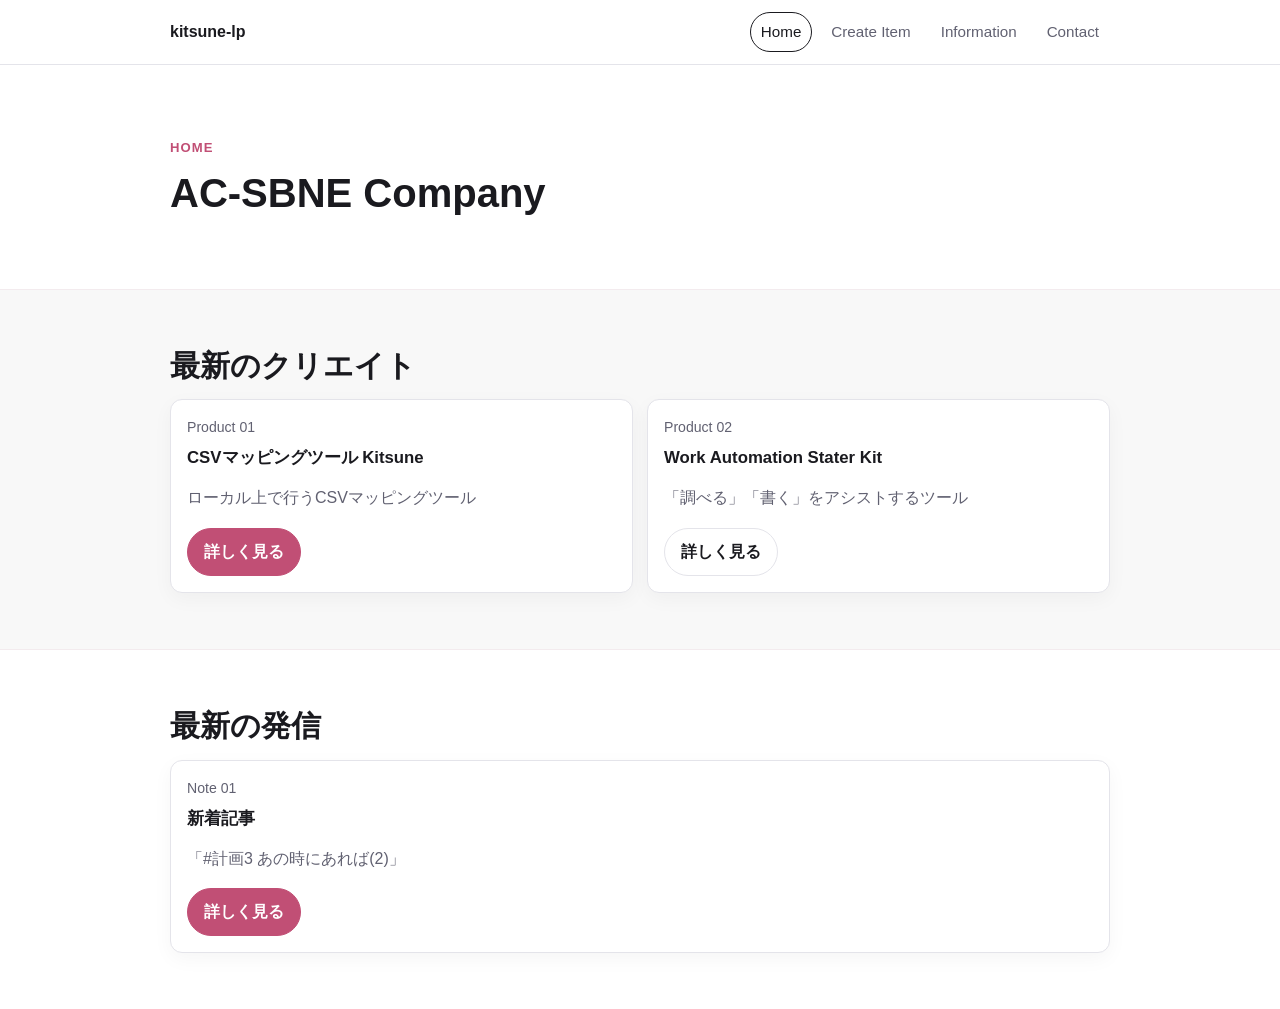
==== commit 993c46b4: "Update page copy and links per latest review. Refine Home/Create Item/Information/Contact content, a" ====
--- a/index.html
+++ b/index.html
@@ -24,7 +24,7 @@
       <section class="section hero">
         <div class="container">
           <p class="eyebrow">Home</p>
-          <h1>ac_sbne company</h1>
+          <h1>AC-SBNE Company</h1>
         </div>
       </section>
 
@@ -35,8 +35,14 @@
             <article class="card">
               <p class="meta">Product 01</p>
               <h3>CSVマッピングツール Kitsune</h3>
-              <p>公開中の主力プロダクトです。</p>
-              <a class="btn btn-primary" href="https://ac-sbne.github.io/kitsune-lp/" target="_blank" rel="noopener noreferrer">詳しく見る</a>
+              <p>ローカル上で行うCSVマッピングツール</p>
+              <a class="btn btn-primary" href="https://ac-sbne.github.io/kitsune-lp/index.html" target="_blank" rel="noopener noreferrer">詳しく見る</a>
+            </article>
+            <article class="card">
+              <p class="meta">Product 02</p>
+              <h3>Work Automation Stater Kit</h3>
+              <p>「調べる」「書く」をアシストするツール</p>
+              <a class="btn" href="https://note.com/ac_sbne/n/n6659baaae9b4" target="_blank" rel="noopener noreferrer">詳しく見る</a>
             </article>
           </div>
         </div>
@@ -49,8 +55,8 @@
             <article class="card">
               <p class="meta">Note 01</p>
               <h3>新着記事</h3>
-              <p>最新投稿を確認できます。</p>
-              <a class="btn btn-primary" href="https://note.com/ac_sbne/n/n0c7f6ee26bd1" target="_blank" rel="noopener noreferrer">新着順で見る</a>
+              <p>「#計画3 あの時にあれば(2)」</p>
+              <a class="btn btn-primary" href="https://note.com/ac_sbne/n/n0c7f6ee26bd1" target="_blank" rel="noopener noreferrer">詳しく見る</a>
             </article>
           </div>
         </div>
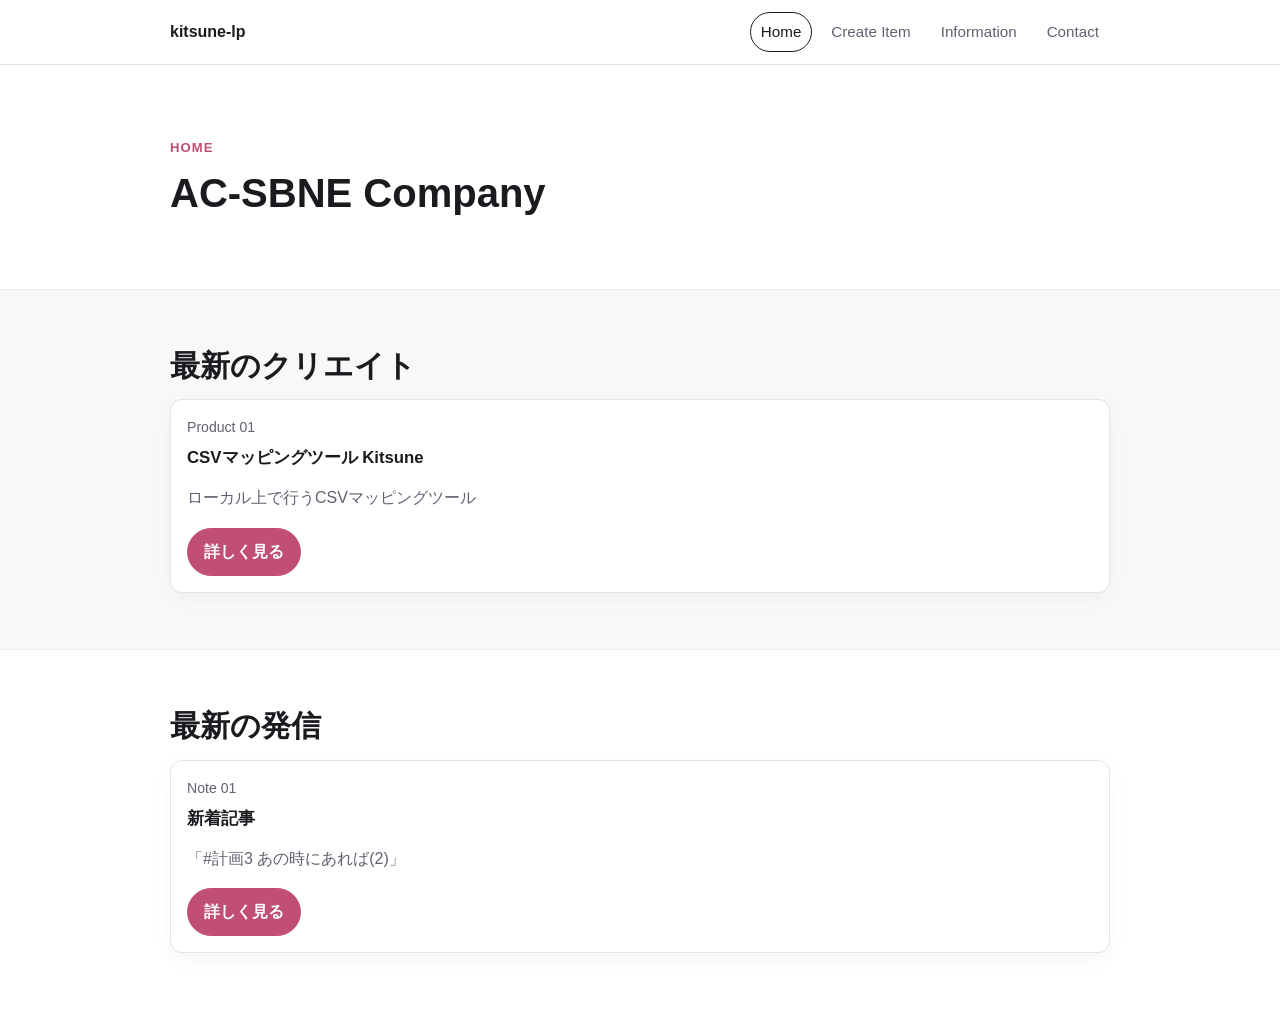
==== commit 8fab0029: "Move product card details to Create Item page. Keep Home focused on Product 01, add profit analyzer " ====
--- a/index.html
+++ b/index.html
@@ -38,12 +38,6 @@
               <p>ローカル上で行うCSVマッピングツール</p>
               <a class="btn btn-primary" href="https://ac-sbne.github.io/kitsune-lp/index.html" target="_blank" rel="noopener noreferrer">詳しく見る</a>
             </article>
-            <article class="card">
-              <p class="meta">Product 02</p>
-              <h3>Work Automation Stater Kit</h3>
-              <p>「調べる」「書く」をアシストするツール</p>
-              <a class="btn" href="https://note.com/ac_sbne/n/n6659baaae9b4" target="_blank" rel="noopener noreferrer">詳しく見る</a>
-            </article>
           </div>
         </div>
       </section>
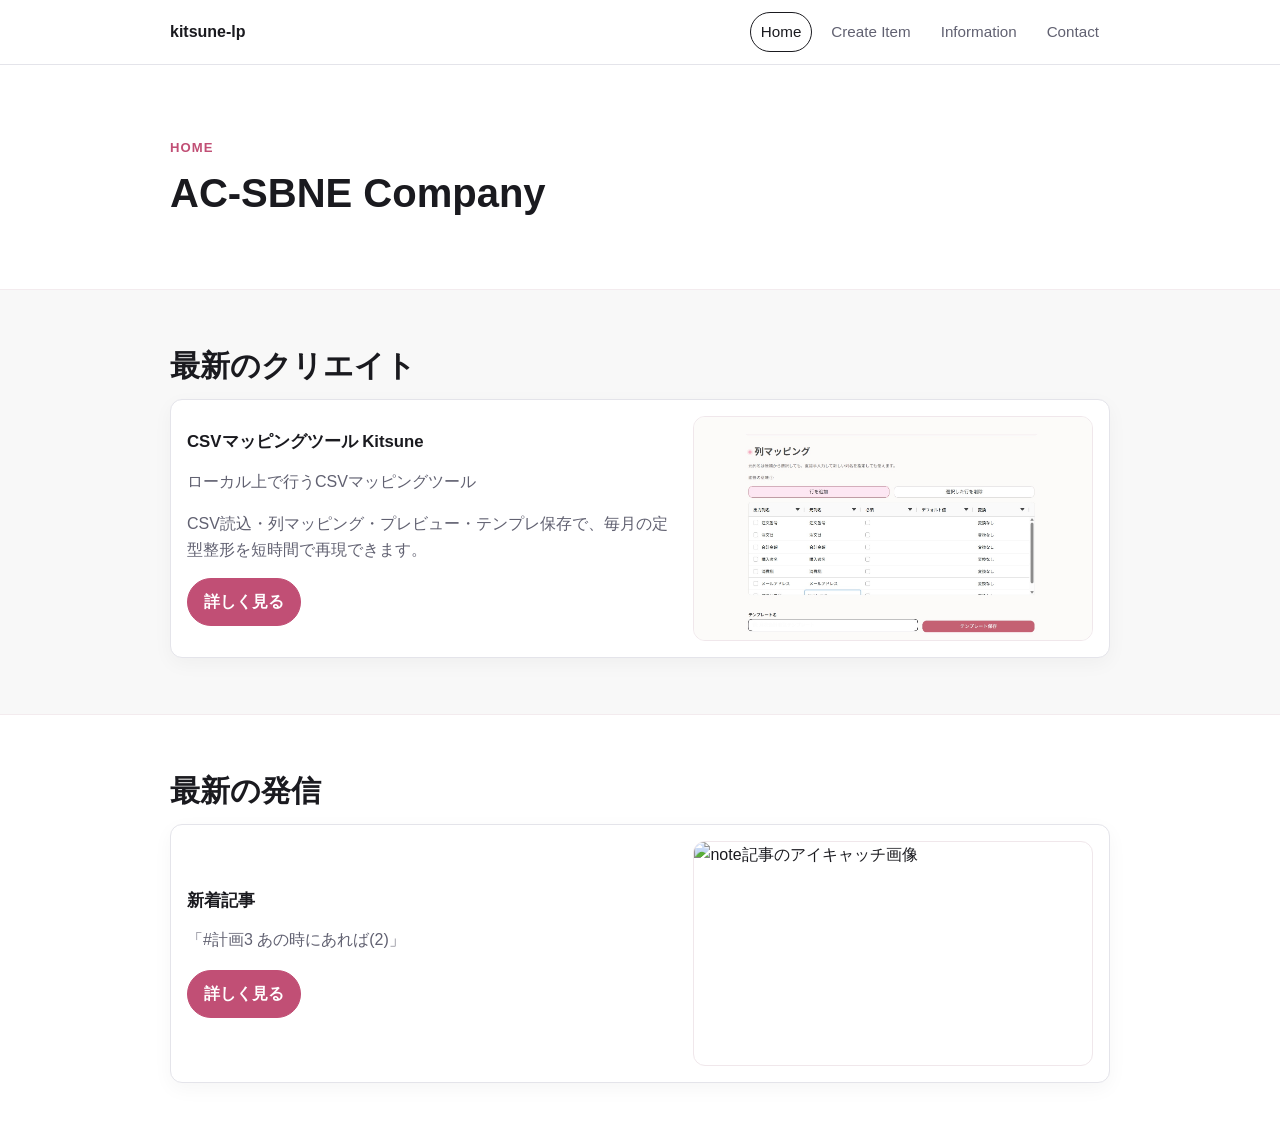
==== commit 9aa527c5: "Refine Home cards with visual summaries and update links. Remove Product/Note labels, add balanced e" ====
--- a/index.html
+++ b/index.html
@@ -32,11 +32,14 @@
         <div class="container">
           <h2>最新のクリエイト</h2>
           <div class="grid grid-3">
-            <article class="card">
-              <p class="meta">Product 01</p>
+            <article class="card feature-card">
+              <div>
               <h3>CSVマッピングツール Kitsune</h3>
-              <p>ローカル上で行うCSVマッピングツール</p>
-              <a class="btn btn-primary" href="https://ac-sbne.github.io/kitsune-lp/index.html" target="_blank" rel="noopener noreferrer">詳しく見る</a>
+                <p>ローカル上で行うCSVマッピングツール</p>
+                <p class="summary">CSV読込・列マッピング・プレビュー・テンプレ保存で、毎月の定型整形を短時間で再現できます。</p>
+                <a class="btn btn-primary" href="https://ac-sbne.github.io/kitsune-lp/kitsune-newlp/" target="_blank" rel="noopener noreferrer">詳しく見る</a>
+              </div>
+              <img class="feature-image" src="./kitsune-newlp/images/screen-mapping.png" alt="CSVマッピングツール Kitsune のアイキャッチ" />
             </article>
           </div>
         </div>
@@ -46,11 +49,13 @@
         <div class="container">
           <h2>最新の発信</h2>
           <div class="grid grid-3">
-            <article class="card">
-              <p class="meta">Note 01</p>
+            <article class="card feature-card">
+              <div>
               <h3>新着記事</h3>
-              <p>「#計画3 あの時にあれば(2)」</p>
-              <a class="btn btn-primary" href="https://note.com/ac_sbne/n/n0c7f6ee26bd1" target="_blank" rel="noopener noreferrer">詳しく見る</a>
+                <p>「#計画3 あの時にあれば(2)」</p>
+                <a class="btn btn-primary" href="https://note.com/ac_sbne/n/n0c7f6ee26bd1" target="_blank" rel="noopener noreferrer">詳しく見る</a>
+              </div>
+              <img class="feature-image" src="https://assets.st-note.com/production/uploads/images/269517258/rectangle_large_type_2_f4522e973b1eea813cc044dd5edf20a1.png?fit=bounds&quality=85&width=1280" alt="note記事のアイキャッチ画像" />
             </article>
           </div>
         </div>
--- a/styles.css
+++ b/styles.css
@@ -159,6 +159,28 @@
   box-shadow: 0 6px 20px rgba(13, 14, 26, 0.04);
 }
 
+.feature-card {
+  display: grid;
+  grid-template-columns: 1.1fr 0.9fr;
+  gap: 18px;
+  align-items: center;
+}
+
+.feature-image {
+  width: 100%;
+  aspect-ratio: 16 / 9;
+  object-fit: cover;
+}
+
+.summary {
+  margin-bottom: 14px;
+}
+
+.brand-placeholder {
+  width: 76px;
+  height: 1px;
+}
+
 .price {
   margin: 0 0 4px;
   font-size: 1.6rem;
@@ -313,4 +335,8 @@
     justify-content: center;
     padding: 10px 0;
   }
-}
+
+  .feature-card {
+    grid-template-columns: 1fr;
+  }
+}
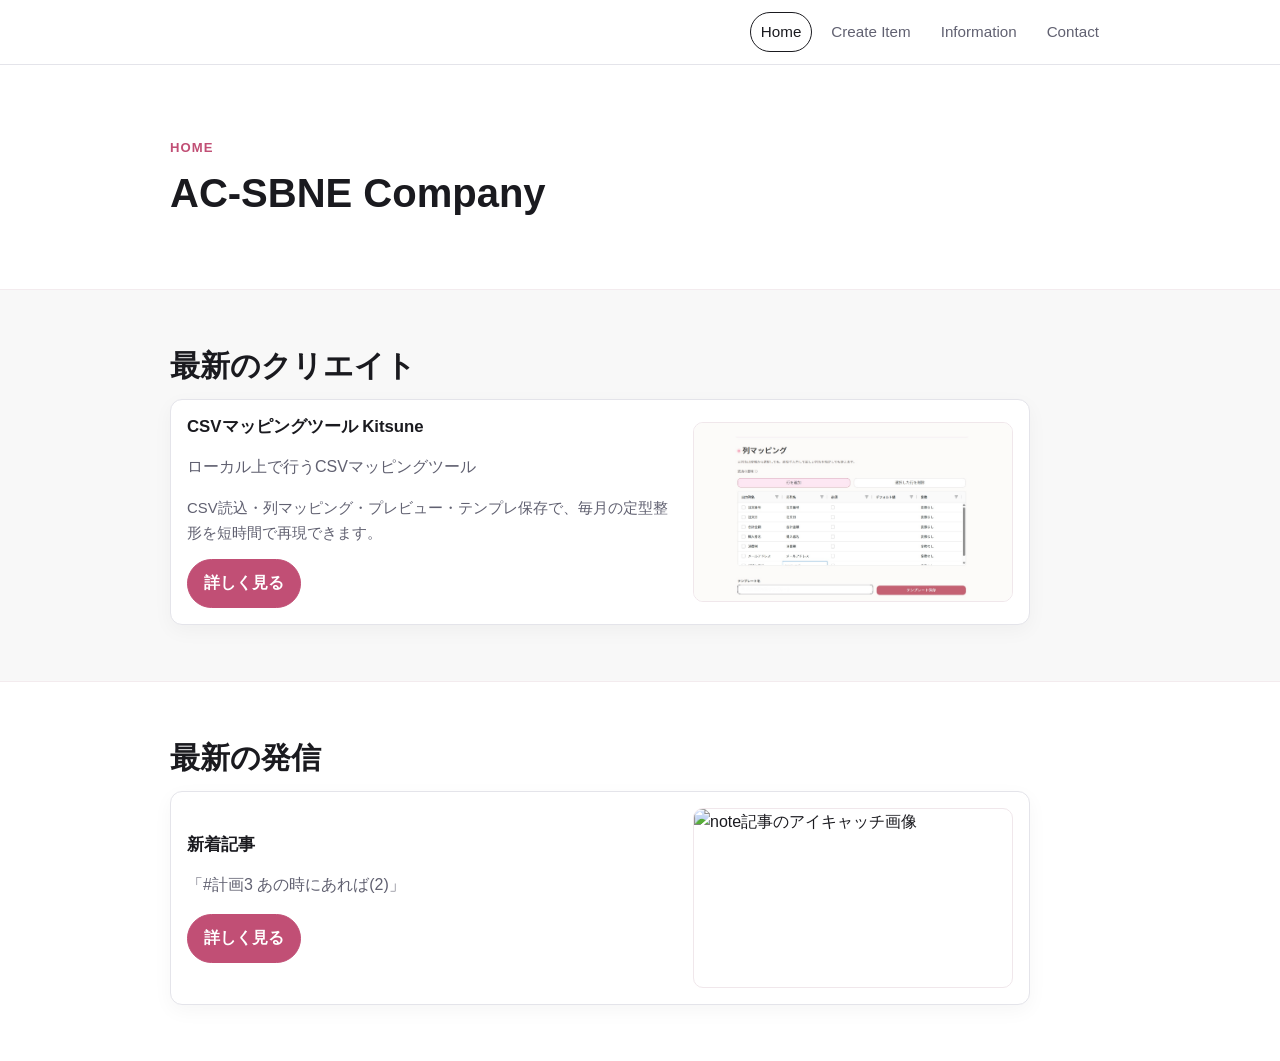
==== commit 1bca789f: "Compact Home card layout and hide top-left brand label. Rebalance Home feature cards with smaller ey" ====
--- a/index.html
+++ b/index.html
@@ -10,7 +10,7 @@
   <body>
     <header class="site-header">
       <div class="container nav-wrap">
-        <a class="brand" href="./index.html">kitsune-lp</a>
+        <span class="brand-placeholder" aria-hidden="true"></span>
         <nav class="site-nav" aria-label="メインナビゲーション">
           <a class="active" href="./index.html">Home</a>
           <a href="./create-item.html">Create Item</a>
@@ -31,10 +31,10 @@
       <section class="section alt">
         <div class="container">
           <h2>最新のクリエイト</h2>
-          <div class="grid grid-3">
+          <div class="grid grid-3 compact-grid">
             <article class="card feature-card">
-              <div>
-              <h3>CSVマッピングツール Kitsune</h3>
+              <div class="feature-body">
+                <h3>CSVマッピングツール Kitsune</h3>
                 <p>ローカル上で行うCSVマッピングツール</p>
                 <p class="summary">CSV読込・列マッピング・プレビュー・テンプレ保存で、毎月の定型整形を短時間で再現できます。</p>
                 <a class="btn btn-primary" href="https://ac-sbne.github.io/kitsune-lp/kitsune-newlp/" target="_blank" rel="noopener noreferrer">詳しく見る</a>
@@ -48,10 +48,10 @@
       <section class="section">
         <div class="container">
           <h2>最新の発信</h2>
-          <div class="grid grid-3">
+          <div class="grid grid-3 compact-grid">
             <article class="card feature-card">
-              <div>
-              <h3>新着記事</h3>
+              <div class="feature-body">
+                <h3>新着記事</h3>
                 <p>「#計画3 あの時にあれば(2)」</p>
                 <a class="btn btn-primary" href="https://note.com/ac_sbne/n/n0c7f6ee26bd1" target="_blank" rel="noopener noreferrer">詳しく見る</a>
               </div>
--- a/styles.css
+++ b/styles.css
@@ -160,25 +160,36 @@
 }
 
 .feature-card {
-  display: grid;
-  grid-template-columns: 1.1fr 0.9fr;
-  gap: 18px;
+  display: flex;
+  gap: 16px;
   align-items: center;
+  justify-content: space-between;
+}
+
+.feature-body {
+  flex: 1;
+  min-width: 260px;
 }
 
 .feature-image {
-  width: 100%;
+  width: min(40%, 320px);
   aspect-ratio: 16 / 9;
   object-fit: cover;
+  border-radius: 10px;
 }
 
 .summary {
   margin-bottom: 14px;
+  font-size: 0.93rem;
 }
 
 .brand-placeholder {
   width: 76px;
   height: 1px;
+}
+
+.compact-grid {
+  max-width: 860px;
 }
 
 .price {
@@ -337,6 +348,12 @@
   }
 
   .feature-card {
-    grid-template-columns: 1fr;
+    flex-direction: column;
+    align-items: flex-start;
   }
-}
+
+  .feature-image {
+    width: 100%;
+    max-width: 100%;
+  }
+}
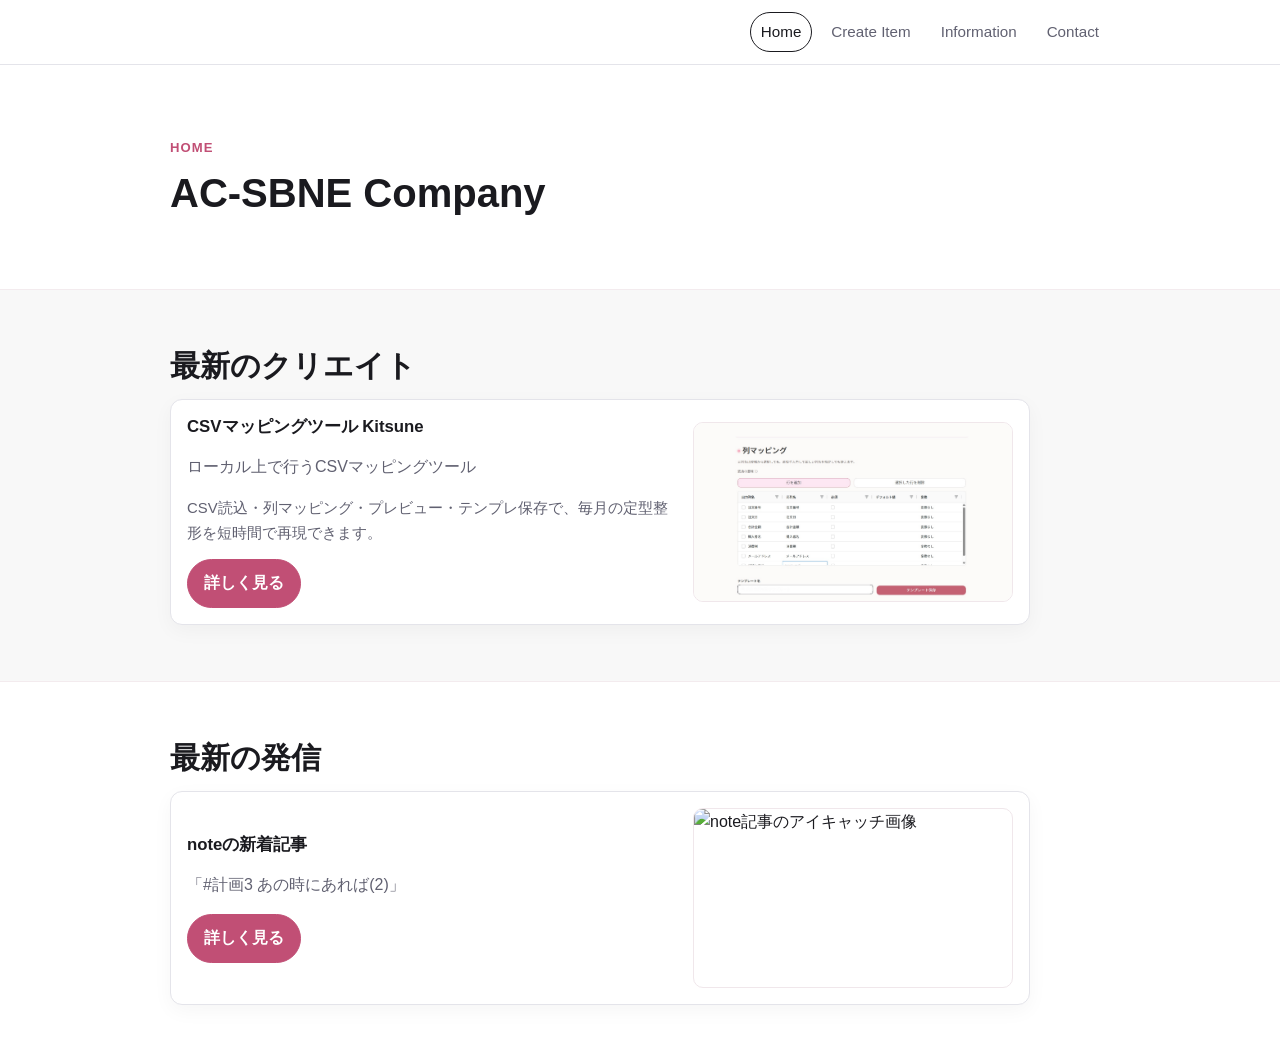
==== commit c8f4e2e3: "Automate latest note sections via RSS feed integration. Add shared feed script to auto-update Home l" ====
--- a/index.html
+++ b/index.html
@@ -6,6 +6,7 @@
     <title>kitsune-lp | Home</title>
     <meta name="description" content="Home: 最新販売プロダクトと最新note投稿を掲載。" />
     <link rel="stylesheet" href="./styles.css" />
+    <script src="./note-feed.js" defer></script>
   </head>
   <body>
     <header class="site-header">
@@ -51,11 +52,11 @@
           <div class="grid grid-3 compact-grid">
             <article class="card feature-card">
               <div class="feature-body">
-                <h3>新着記事</h3>
-                <p>「#計画3 あの時にあれば(2)」</p>
-                <a class="btn btn-primary" href="https://note.com/ac_sbne/n/n0c7f6ee26bd1" target="_blank" rel="noopener noreferrer">詳しく見る</a>
+                <h3>noteの新着記事</h3>
+                <p id="home-latest-note-title">「#計画3 あの時にあれば(2)」</p>
+                <a id="home-latest-note-link" class="btn btn-primary" href="https://note.com/ac_sbne/n/n0c7f6ee26bd1" target="_blank" rel="noopener noreferrer">詳しく見る</a>
               </div>
-              <img class="feature-image" src="https://assets.st-note.com/production/uploads/images/269517258/rectangle_large_type_2_f4522e973b1eea813cc044dd5edf20a1.png?fit=bounds&quality=85&width=1280" alt="note記事のアイキャッチ画像" />
+              <img id="home-latest-note-image" class="feature-image" src="https://assets.st-note.com/production/uploads/images/269517258/rectangle_large_type_2_f4522e973b1eea813cc044dd5edf20a1.png?fit=bounds&quality=85&width=1280" alt="note記事のアイキャッチ画像" />
             </article>
           </div>
         </div>
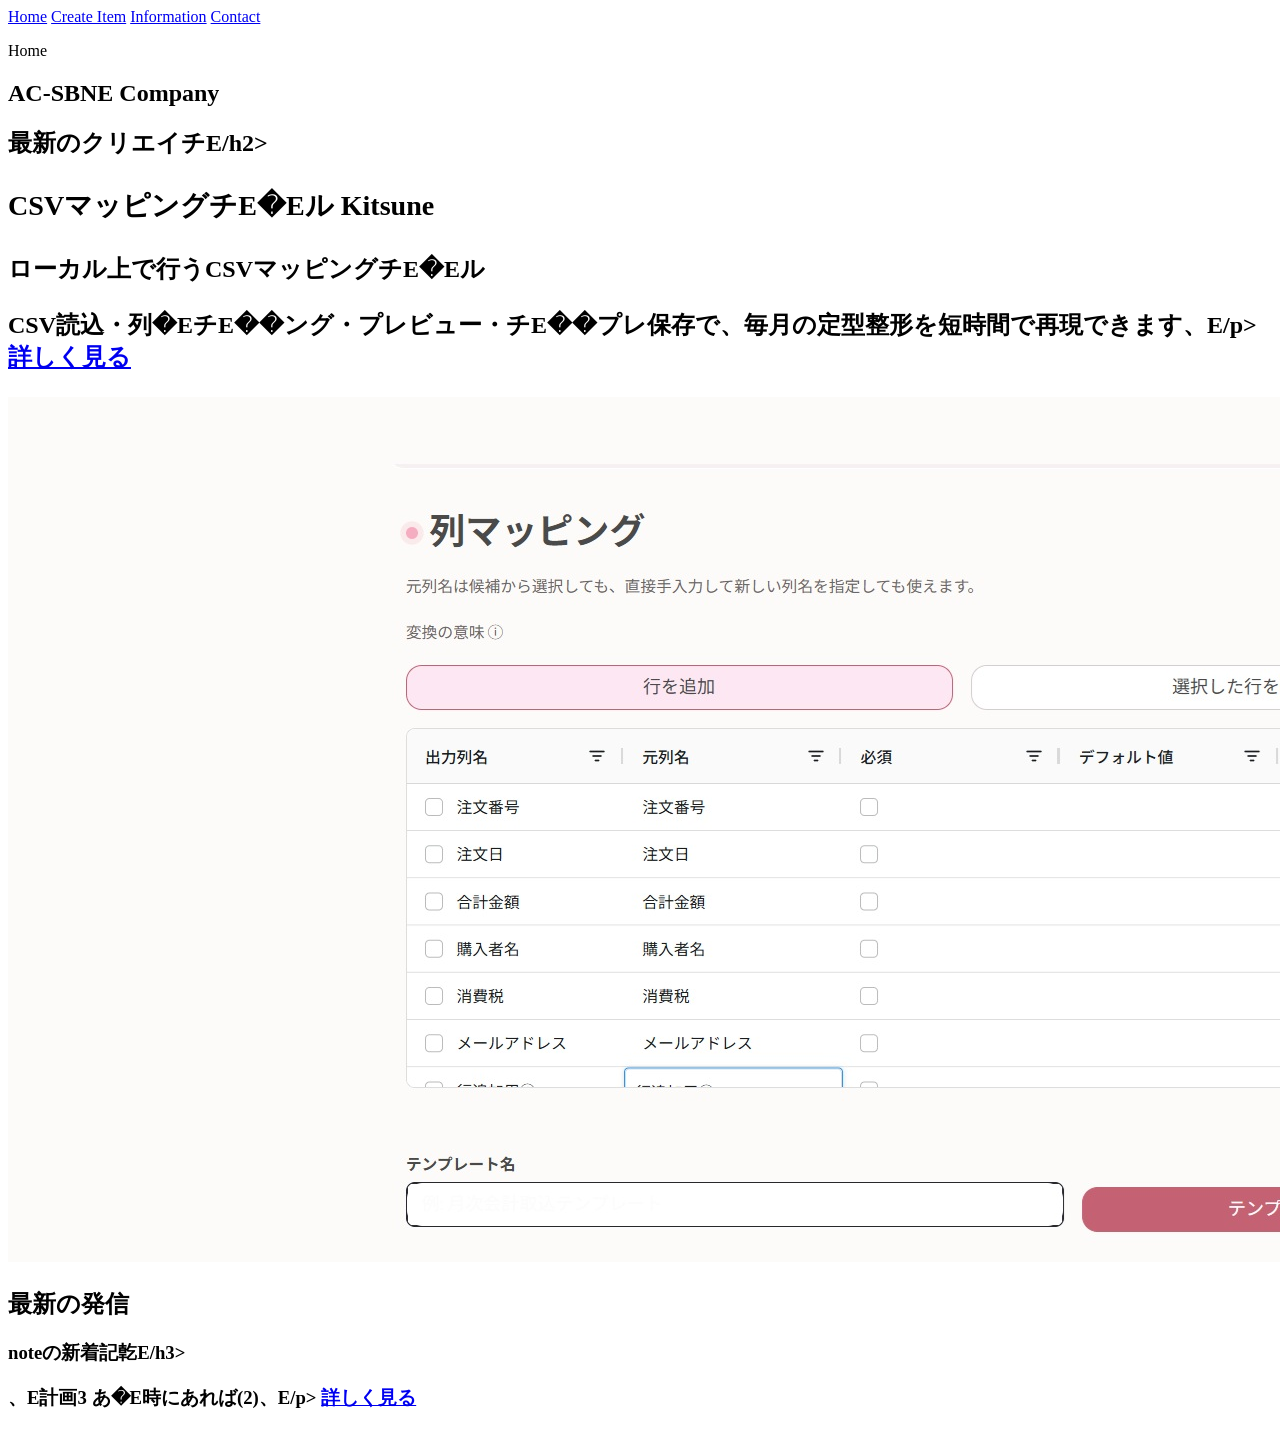
==== commit c43c3096: "Restructure routes for root-style page paths. Add directory-based pages for Create Item, Information" ====
--- a/index.html
+++ b/index.html
@@ -4,7 +4,7 @@
     <meta charset="utf-8" />
     <meta name="viewport" content="width=device-width, initial-scale=1" />
     <title>kitsune-lp | Home</title>
-    <meta name="description" content="Home: 最新販売プロダクトと最新note投稿を掲載。" />
+    <meta name="description" content="Home: 最新販売プロダクトと最新note投稿を掲載、E />
     <link rel="stylesheet" href="./styles.css" />
     <script src="./note-feed.js" defer></script>
   </head>
@@ -14,9 +14,9 @@
         <span class="brand-placeholder" aria-hidden="true"></span>
         <nav class="site-nav" aria-label="メインナビゲーション">
           <a class="active" href="./index.html">Home</a>
-          <a href="./create-item.html">Create Item</a>
-          <a href="./information.html">Information</a>
-          <a href="./contact.html">Contact</a>
+          <a href="./Create%20Item/">Create Item</a>
+          <a href="./Information/">Information</a>
+          <a href="./Contact/">Contact</a>
         </nav>
       </div>
     </header>
@@ -31,16 +31,16 @@
 
       <section class="section alt">
         <div class="container">
-          <h2>最新のクリエイト</h2>
+          <h2>最新のクリエイチE/h2>
           <div class="grid grid-3 compact-grid">
             <article class="card feature-card">
               <div class="feature-body">
-                <h3>CSVマッピングツール Kitsune</h3>
-                <p>ローカル上で行うCSVマッピングツール</p>
-                <p class="summary">CSV読込・列マッピング・プレビュー・テンプレ保存で、毎月の定型整形を短時間で再現できます。</p>
+                <h3>CSVマッピングチE�Eル Kitsune</h3>
+                <p>ローカル上で行うCSVマッピングチE�Eル</p>
+                <p class="summary">CSV読込・列�EチE��ング・プレビュー・チE��プレ保存で、毎月の定型整形を短時間で再現できます、E/p>
                 <a class="btn btn-primary" href="https://ac-sbne.github.io/kitsune-lp/kitsune-newlp/" target="_blank" rel="noopener noreferrer">詳しく見る</a>
               </div>
-              <img class="feature-image" src="./kitsune-newlp/images/screen-mapping.png" alt="CSVマッピングツール Kitsune のアイキャッチ" />
+              <img class="feature-image" src="./kitsune-newlp/images/screen-mapping.png" alt="CSVマッピングチE�Eル Kitsune のアイキャチE��" />
             </article>
           </div>
         </div>
@@ -52,11 +52,11 @@
           <div class="grid grid-3 compact-grid">
             <article class="card feature-card">
               <div class="feature-body">
-                <h3>noteの新着記事</h3>
-                <p id="home-latest-note-title">「#計画3 あの時にあれば(2)」</p>
+                <h3>noteの新着記亁E/h3>
+                <p id="home-latest-note-title">、E計画3 あ�E時にあれば(2)、E/p>
                 <a id="home-latest-note-link" class="btn btn-primary" href="https://note.com/ac_sbne/n/n0c7f6ee26bd1" target="_blank" rel="noopener noreferrer">詳しく見る</a>
               </div>
-              <img id="home-latest-note-image" class="feature-image" src="https://assets.st-note.com/production/uploads/images/269517258/rectangle_large_type_2_f4522e973b1eea813cc044dd5edf20a1.png?fit=bounds&quality=85&width=1280" alt="note記事のアイキャッチ画像" />
+              <img id="home-latest-note-image" class="feature-image" src="https://assets.st-note.com/production/uploads/images/269517258/rectangle_large_type_2_f4522e973b1eea813cc044dd5edf20a1.png?fit=bounds&quality=85&width=1280" alt="note記事�EアイキャチE��画僁E />
             </article>
           </div>
         </div>
@@ -64,3 +64,4 @@
     </main>
   </body>
 </html>
+
